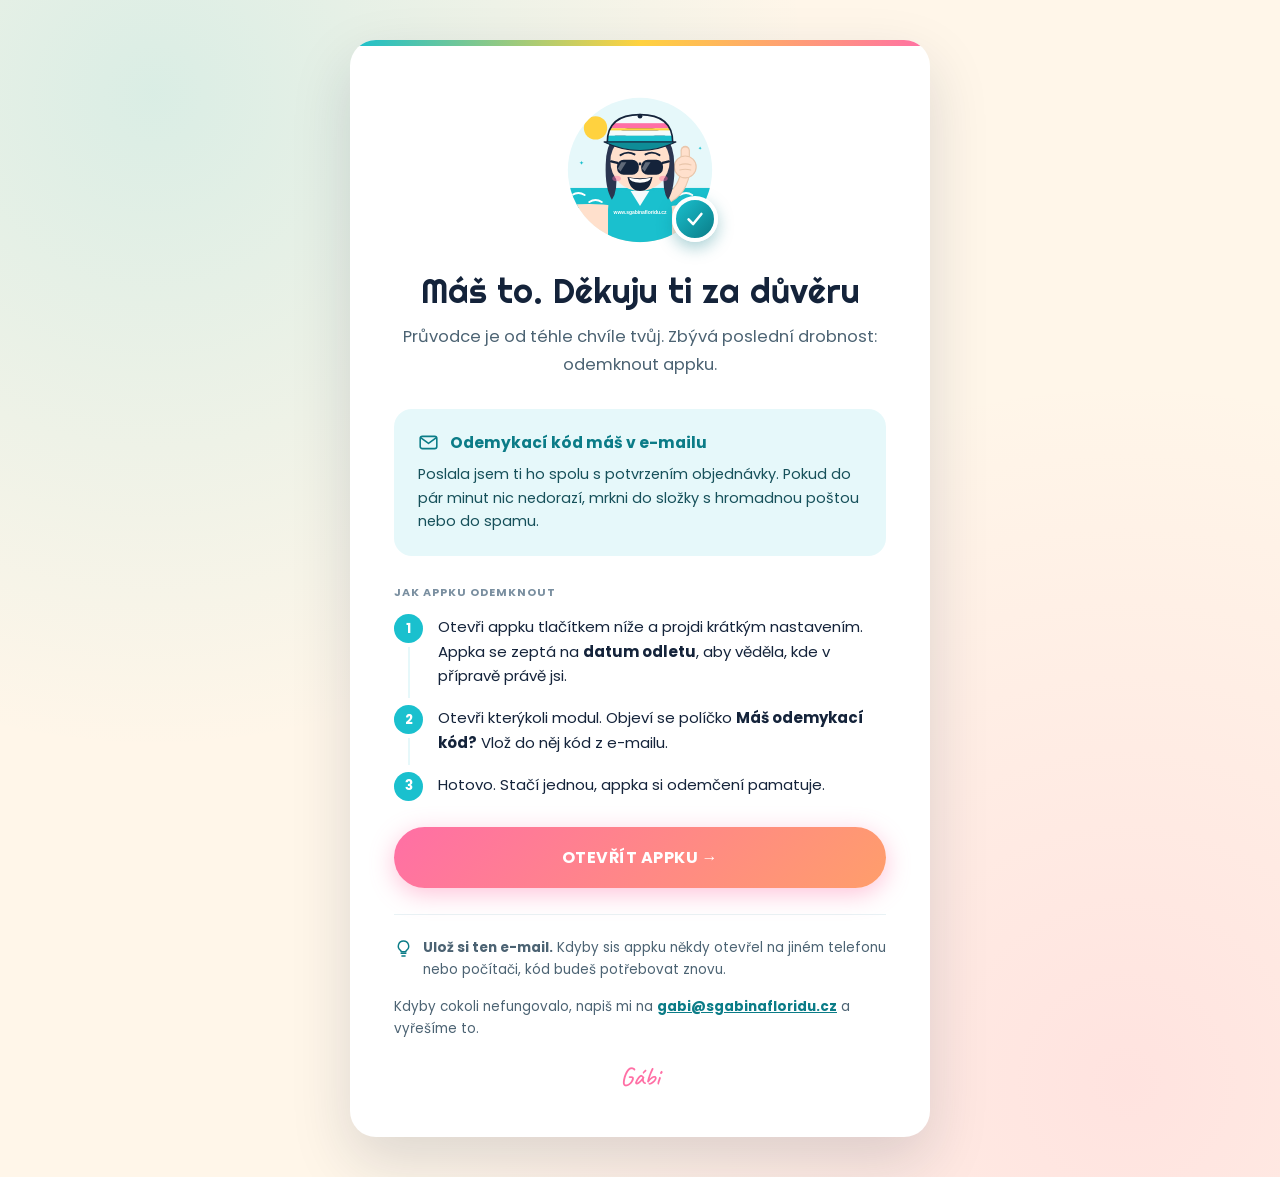
==== dekuji.html @ 8aa95343 "Postavit děkovací stránku po zaplacení Sem posílá SimpleShop kupujícího po platbě. Stránka říká, že " ====
<!DOCTYPE html>
<html lang="cs">
<head>
<meta charset="UTF-8">
<meta name="viewport" content="width=device-width, initial-scale=1.0">
<title>Děkuju | Než odletíš</title>
<meta name="description" content="Potvrzení nákupu průvodce Než odletíš. Odemykací kód najdeš v e-mailu.">
<meta name="robots" content="noindex, nofollow">
<link href="fonts/fonts.css" rel="stylesheet">
<style>
  /* Stránka po zaplacení, sem posílá SimpleShop.
     POZOR: odemykací kód se sem záměrně nepíše. Adresa se dá uhodnout, takže
     kdo by ji napsal do prohlížeče, měl by kód bez zaplacení. Kód chodí jen
     v e-mailu ze SimpleShopu. Rozhodnuto s Gábi 4. 9. 2026.
     Tón: spisovná čeština jako zbytek appky. Hovorová výjimka platí jen pro
     prodejka.html, ne sem. */
  * { box-sizing: border-box; margin: 0; padding: 0; }
  :root {
    --tyrkys: #1AC0CE;
    --tyrkys-dark: #0B7C87;
    --ruzova: #FF6FA5;
    --zluta: #FFD23F;
    --inkoust: #14233A;
    --papir: #F5FAFC;
    --tyrkys-light: #E6F8FA;
    --sand: #FFF6E9;
  }
  body {
    font-family: 'Poppins', sans-serif; color: var(--inkoust);
    background: var(--sand);
    background-image:
      radial-gradient(circle at 12% 8%, rgba(26,192,206,.16) 0%, transparent 42%),
      radial-gradient(circle at 88% 92%, rgba(255,111,165,.14) 0%, transparent 45%);
    min-height: 100vh; display: flex; align-items: center; justify-content: center;
    padding: 40px 20px;
  }

  .karta {
    position: relative; overflow: hidden;
    background: #fff; border-radius: 26px; max-width: 580px; width: 100%;
    padding: 46px 44px 38px; text-align: center;
    box-shadow: 0 24px 60px rgba(20,35,58,.15);
  }
  /* proužek v barvách značky, ať karta nezačíná naprázdno */
  .karta::before {
    content: ''; position: absolute; top: 0; left: 0; right: 0; height: 6px;
    background: linear-gradient(90deg, var(--tyrkys) 0%, var(--zluta) 50%, var(--ruzova) 100%);
  }

  /* Gábi s palcem a k tomu potvrzovací odznak */
  .gabi { position: relative; width: 156px; margin: 6px auto 22px; }
  .gabi img { width: 100%; height: auto; display: block; }
  .gabi .odznak {
    position: absolute; right: 0; bottom: 6px;
    width: 46px; height: 46px; border-radius: 50%;
    background: linear-gradient(135deg, var(--tyrkys) 0%, var(--tyrkys-dark) 100%);
    border: 4px solid #fff;
    display: flex; align-items: center; justify-content: center;
    box-shadow: 0 6px 16px rgba(11,124,135,.35);
  }

  h1 {
    font-family: 'Righteous', 'Poppins', sans-serif; font-weight: 400;
    font-size: clamp(26px, 5vw, 34px); line-height: 1.25; margin-bottom: 10px;
  }
  .lead { font-size: 16.5px; line-height: 1.7; color: #4C6373; margin-bottom: 30px; }

  .mail-box {
    background: var(--tyrkys-light); border-radius: 18px; padding: 22px 24px;
    text-align: left; margin-bottom: 28px;
  }
  .mail-box .hlavicka {
    display: flex; align-items: center; gap: 11px; margin-bottom: 9px;
    font-size: 15.5px; font-weight: 700; color: var(--tyrkys-dark);
  }
  .mail-box .hlavicka svg { flex: none; }
  .mail-box p { font-size: 14.5px; line-height: 1.65; color: #16505A; }

  .nadpis-kroku {
    font-size: 11px; font-weight: 700; letter-spacing: 1px; text-transform: uppercase;
    color: #7A8FA0; text-align: left; margin-bottom: 14px;
  }
  .kroky { list-style: none; counter-reset: k; text-align: left; margin-bottom: 30px; }
  .kroky li {
    counter-increment: k; position: relative; padding: 0 0 18px 44px;
    font-size: 15px; line-height: 1.62;
  }
  .kroky li:last-child { padding-bottom: 0; }
  .kroky li::before {
    content: counter(k); position: absolute; left: 0; top: -1px;
    width: 29px; height: 29px; border-radius: 50%;
    background: var(--tyrkys); color: #fff;
    font-size: 13.5px; font-weight: 700;
    display: flex; align-items: center; justify-content: center;
  }
  /* linka spojující kolečka, ať to čte jako postup, ne jako tři nesouvisející věty */
  .kroky li:not(:last-child)::after {
    content: ''; position: absolute; left: 14px; top: 32px; bottom: 8px;
    width: 2px; background: var(--tyrkys-light);
  }

  .btn {
    display: inline-block; width: 100%;
    background: linear-gradient(135deg, #FF6FA5 0%, #FF9E6B 100%);
    color: #fff; font-family: 'Poppins', sans-serif; font-size: 16px; font-weight: 700;
    text-transform: uppercase; letter-spacing: .03em;
    padding: 18px 34px; border-radius: 50px; text-decoration: none;
    box-shadow: 0 6px 24px rgba(255,111,165,.42);
    transition: transform .15s, box-shadow .15s;
  }
  .btn:hover { transform: translateY(-2px); box-shadow: 0 10px 30px rgba(255,111,165,.5); }

  .pomoc {
    margin-top: 26px; padding-top: 22px; border-top: 1px solid #E9F2F5;
    font-size: 13.5px; line-height: 1.65; color: #4C6373; text-align: left;
  }
  .pomoc .tip { display: flex; gap: 10px; align-items: flex-start; }
  .pomoc .tip svg { flex: none; margin-top: 2px; }
  .pomoc a { color: var(--tyrkys-dark); font-weight: 700; }
  .podpis {
    font-family: 'Caveat', cursive; font-size: 26px; color: var(--ruzova);
    margin-top: 16px; text-align: center;
  }

  @media (max-width: 520px) {
    .karta { padding: 38px 24px 32px; border-radius: 22px; }
    .gabi { width: 132px; }
    .pomoc { text-align: left; }
  }
</style>
</head>
<body>

<div class="karta">

  <div class="gabi">
    <img src="images/gabi-palec-nahoru.svg" alt="Gábi na pláži zvedá palec nahoru" width="156" height="156">
    <span class="odznak" aria-hidden="true">
      <svg viewBox="0 0 24 24" width="22" height="22" fill="none" stroke="#fff" stroke-width="2.8" stroke-linecap="round" stroke-linejoin="round">
        <path d="M5 12.5 L10 17.5 L19 6.5"/>
      </svg>
    </span>
  </div>

  <h1>Máš to. Děkuju ti za důvěru</h1>
  <p class="lead">Průvodce je od téhle chvíle tvůj. Zbývá poslední drobnost: odemknout appku.</p>

  <div class="mail-box">
    <div class="hlavicka">
      <svg viewBox="0 0 24 24" width="21" height="21" fill="none" stroke="currentColor" stroke-width="1.8" stroke-linecap="round" stroke-linejoin="round" aria-hidden="true">
        <rect x="2.5" y="5" width="19" height="14" rx="2.5"/>
        <path d="M3 6.5 L12 13 L21 6.5"/>
      </svg>
      Odemykací kód máš v e-mailu
    </div>
    <p>Poslala jsem ti ho spolu s potvrzením objednávky. Pokud do pár minut nic nedorazí, mrkni do složky s hromadnou poštou nebo do spamu.</p>
  </div>

  <p class="nadpis-kroku">Jak appku odemknout</p>
  <ol class="kroky">
    <li>Otevři appku tlačítkem níže a projdi krátkým nastavením. Appka se zeptá na <strong>datum odletu</strong>, aby věděla, kde v přípravě právě jsi.</li>
    <li>Otevři kterýkoli modul. Objeví se políčko <strong>Máš odemykací kód?</strong> Vlož do něj kód z e-mailu.</li>
    <li>Hotovo. Stačí jednou, appka si odemčení pamatuje.</li>
  </ol>

  <a href="index.html" class="btn">Otevřít appku &rarr;</a>

  <div class="pomoc">
    <div class="tip">
      <svg viewBox="0 0 24 24" width="19" height="19" fill="none" stroke="#0B7C87" stroke-width="1.8" stroke-linecap="round" stroke-linejoin="round" aria-hidden="true">
        <path d="M9 18h6"/><path d="M10 21.5h4"/>
        <path d="M12 2.5a6.5 6.5 0 0 0-3.8 11.8c.5.4.8 1 .8 1.7h6c0-.7.3-1.3.8-1.7A6.5 6.5 0 0 0 12 2.5z"/>
      </svg>
      <p><strong>Ulož si ten e-mail.</strong> Kdyby sis appku někdy otevřel na jiném telefonu nebo počítači, kód budeš potřebovat znovu.</p>
    </div>
    <p style="margin-top:14px;">Kdyby cokoli nefungovalo, napiš mi na <a href="mailto:gabi@sgabinafloridu.cz">gabi@sgabinafloridu.cz</a> a vyřešíme to.</p>
    <p class="podpis">Gábi</p>
  </div>

</div>

</body>
</html>
---- fonts/fonts.css ----
/* Písma appky, uložená u sebe. Nesmí se tahat z Google Fonts:
   appka musí fungovat v letadle bez signálu a nikam nehlásit, kdo ji čte.
   Vygenerováno z Google Fonts, jen latin a latin-ext (čeština). */

/* latin-ext */
@font-face {
  font-family: 'Caveat';
  font-style: normal;
  font-weight: 500;
  font-display: swap;
  src: url(caveat-500-latin-ext.woff2) format('woff2');
  unicode-range: U+0100-02BA, U+02BD-02C5, U+02C7-02CC, U+02CE-02D7, U+02DD-02FF, U+0304, U+0308, U+0329, U+1D00-1DBF, U+1E00-1E9F, U+1EF2-1EFF, U+2020, U+20A0-20AB, U+20AD-20C0, U+2113, U+2C60-2C7F, U+A720-A7FF;
}
/* latin */
@font-face {
  font-family: 'Caveat';
  font-style: normal;
  font-weight: 500;
  font-display: swap;
  src: url(caveat-500-latin.woff2) format('woff2');
  unicode-range: U+0000-00FF, U+0131, U+0152-0153, U+02BB-02BC, U+02C6, U+02DA, U+02DC, U+0304, U+0308, U+0329, U+2000-206F, U+20AC, U+2122, U+2191, U+2193, U+2212, U+2215, U+FEFF, U+FFFD;
}
/* latin-ext */
@font-face {
  font-family: 'Caveat';
  font-style: normal;
  font-weight: 600;
  font-display: swap;
  src: url(caveat-600-latin-ext.woff2) format('woff2');
  unicode-range: U+0100-02BA, U+02BD-02C5, U+02C7-02CC, U+02CE-02D7, U+02DD-02FF, U+0304, U+0308, U+0329, U+1D00-1DBF, U+1E00-1E9F, U+1EF2-1EFF, U+2020, U+20A0-20AB, U+20AD-20C0, U+2113, U+2C60-2C7F, U+A720-A7FF;
}
/* latin */
@font-face {
  font-family: 'Caveat';
  font-style: normal;
  font-weight: 600;
  font-display: swap;
  src: url(caveat-600-latin.woff2) format('woff2');
  unicode-range: U+0000-00FF, U+0131, U+0152-0153, U+02BB-02BC, U+02C6, U+02DA, U+02DC, U+0304, U+0308, U+0329, U+2000-206F, U+20AC, U+2122, U+2191, U+2193, U+2212, U+2215, U+FEFF, U+FFFD;
}
/* latin-ext */
@font-face {
  font-family: 'Poppins';
  font-style: italic;
  font-weight: 400;
  font-display: swap;
  src: url(poppins-400-italic-latin-ext.woff2) format('woff2');
  unicode-range: U+0100-02BA, U+02BD-02C5, U+02C7-02CC, U+02CE-02D7, U+02DD-02FF, U+0304, U+0308, U+0329, U+1D00-1DBF, U+1E00-1E9F, U+1EF2-1EFF, U+2020, U+20A0-20AB, U+20AD-20C0, U+2113, U+2C60-2C7F, U+A720-A7FF;
}
/* latin */
@font-face {
  font-family: 'Poppins';
  font-style: italic;
  font-weight: 400;
  font-display: swap;
  src: url(poppins-400-italic-latin.woff2) format('woff2');
  unicode-range: U+0000-00FF, U+0131, U+0152-0153, U+02BB-02BC, U+02C6, U+02DA, U+02DC, U+0304, U+0308, U+0329, U+2000-206F, U+20AC, U+2122, U+2191, U+2193, U+2212, U+2215, U+FEFF, U+FFFD;
}
/* latin-ext */
@font-face {
  font-family: 'Poppins';
  font-style: normal;
  font-weight: 400;
  font-display: swap;
  src: url(poppins-400-latin-ext.woff2) format('woff2');
  unicode-range: U+0100-02BA, U+02BD-02C5, U+02C7-02CC, U+02CE-02D7, U+02DD-02FF, U+0304, U+0308, U+0329, U+1D00-1DBF, U+1E00-1E9F, U+1EF2-1EFF, U+2020, U+20A0-20AB, U+20AD-20C0, U+2113, U+2C60-2C7F, U+A720-A7FF;
}
/* latin */
@font-face {
  font-family: 'Poppins';
  font-style: normal;
  font-weight: 400;
  font-display: swap;
  src: url(poppins-400-latin.woff2) format('woff2');
  unicode-range: U+0000-00FF, U+0131, U+0152-0153, U+02BB-02BC, U+02C6, U+02DA, U+02DC, U+0304, U+0308, U+0329, U+2000-206F, U+20AC, U+2122, U+2191, U+2193, U+2212, U+2215, U+FEFF, U+FFFD;
}
/* latin-ext */
@font-face {
  font-family: 'Poppins';
  font-style: normal;
  font-weight: 500;
  font-display: swap;
  src: url(poppins-500-latin-ext.woff2) format('woff2');
  unicode-range: U+0100-02BA, U+02BD-02C5, U+02C7-02CC, U+02CE-02D7, U+02DD-02FF, U+0304, U+0308, U+0329, U+1D00-1DBF, U+1E00-1E9F, U+1EF2-1EFF, U+2020, U+20A0-20AB, U+20AD-20C0, U+2113, U+2C60-2C7F, U+A720-A7FF;
}
/* latin */
@font-face {
  font-family: 'Poppins';
  font-style: normal;
  font-weight: 500;
  font-display: swap;
  src: url(poppins-500-latin.woff2) format('woff2');
  unicode-range: U+0000-00FF, U+0131, U+0152-0153, U+02BB-02BC, U+02C6, U+02DA, U+02DC, U+0304, U+0308, U+0329, U+2000-206F, U+20AC, U+2122, U+2191, U+2193, U+2212, U+2215, U+FEFF, U+FFFD;
}
/* latin-ext */
@font-face {
  font-family: 'Poppins';
  font-style: normal;
  font-weight: 600;
  font-display: swap;
  src: url(poppins-600-latin-ext.woff2) format('woff2');
  unicode-range: U+0100-02BA, U+02BD-02C5, U+02C7-02CC, U+02CE-02D7, U+02DD-02FF, U+0304, U+0308, U+0329, U+1D00-1DBF, U+1E00-1E9F, U+1EF2-1EFF, U+2020, U+20A0-20AB, U+20AD-20C0, U+2113, U+2C60-2C7F, U+A720-A7FF;
}
/* latin */
@font-face {
  font-family: 'Poppins';
  font-style: normal;
  font-weight: 600;
  font-display: swap;
  src: url(poppins-600-latin.woff2) format('woff2');
  unicode-range: U+0000-00FF, U+0131, U+0152-0153, U+02BB-02BC, U+02C6, U+02DA, U+02DC, U+0304, U+0308, U+0329, U+2000-206F, U+20AC, U+2122, U+2191, U+2193, U+2212, U+2215, U+FEFF, U+FFFD;
}
/* latin-ext */
@font-face {
  font-family: 'Poppins';
  font-style: normal;
  font-weight: 700;
  font-display: swap;
  src: url(poppins-700-latin-ext.woff2) format('woff2');
  unicode-range: U+0100-02BA, U+02BD-02C5, U+02C7-02CC, U+02CE-02D7, U+02DD-02FF, U+0304, U+0308, U+0329, U+1D00-1DBF, U+1E00-1E9F, U+1EF2-1EFF, U+2020, U+20A0-20AB, U+20AD-20C0, U+2113, U+2C60-2C7F, U+A720-A7FF;
}
/* latin */
@font-face {
  font-family: 'Poppins';
  font-style: normal;
  font-weight: 700;
  font-display: swap;
  src: url(poppins-700-latin.woff2) format('woff2');
  unicode-range: U+0000-00FF, U+0131, U+0152-0153, U+02BB-02BC, U+02C6, U+02DA, U+02DC, U+0304, U+0308, U+0329, U+2000-206F, U+20AC, U+2122, U+2191, U+2193, U+2212, U+2215, U+FEFF, U+FFFD;
}
/* latin-ext */
@font-face {
  font-family: 'Poppins';
  font-style: normal;
  font-weight: 800;
  font-display: swap;
  src: url(poppins-800-latin-ext.woff2) format('woff2');
  unicode-range: U+0100-02BA, U+02BD-02C5, U+02C7-02CC, U+02CE-02D7, U+02DD-02FF, U+0304, U+0308, U+0329, U+1D00-1DBF, U+1E00-1E9F, U+1EF2-1EFF, U+2020, U+20A0-20AB, U+20AD-20C0, U+2113, U+2C60-2C7F, U+A720-A7FF;
}
/* latin */
@font-face {
  font-family: 'Poppins';
  font-style: normal;
  font-weight: 800;
  font-display: swap;
  src: url(poppins-800-latin.woff2) format('woff2');
  unicode-range: U+0000-00FF, U+0131, U+0152-0153, U+02BB-02BC, U+02C6, U+02DA, U+02DC, U+0304, U+0308, U+0329, U+2000-206F, U+20AC, U+2122, U+2191, U+2193, U+2212, U+2215, U+FEFF, U+FFFD;
}
/* latin-ext */
@font-face {
  font-family: 'Righteous';
  font-style: normal;
  font-weight: 400;
  font-display: swap;
  src: url(righteous-400-latin-ext.woff2) format('woff2');
  unicode-range: U+0100-02BA, U+02BD-02C5, U+02C7-02CC, U+02CE-02D7, U+02DD-02FF, U+0304, U+0308, U+0329, U+1D00-1DBF, U+1E00-1E9F, U+1EF2-1EFF, U+2020, U+20A0-20AB, U+20AD-20C0, U+2113, U+2C60-2C7F, U+A720-A7FF;
}
/* latin */
@font-face {
  font-family: 'Righteous';
  font-style: normal;
  font-weight: 400;
  font-display: swap;
  src: url(righteous-400-latin.woff2) format('woff2');
  unicode-range: U+0000-00FF, U+0131, U+0152-0153, U+02BB-02BC, U+02C6, U+02DA, U+02DC, U+0304, U+0308, U+0329, U+2000-206F, U+20AC, U+2122, U+2191, U+2193, U+2212, U+2215, U+FEFF, U+FFFD;
}
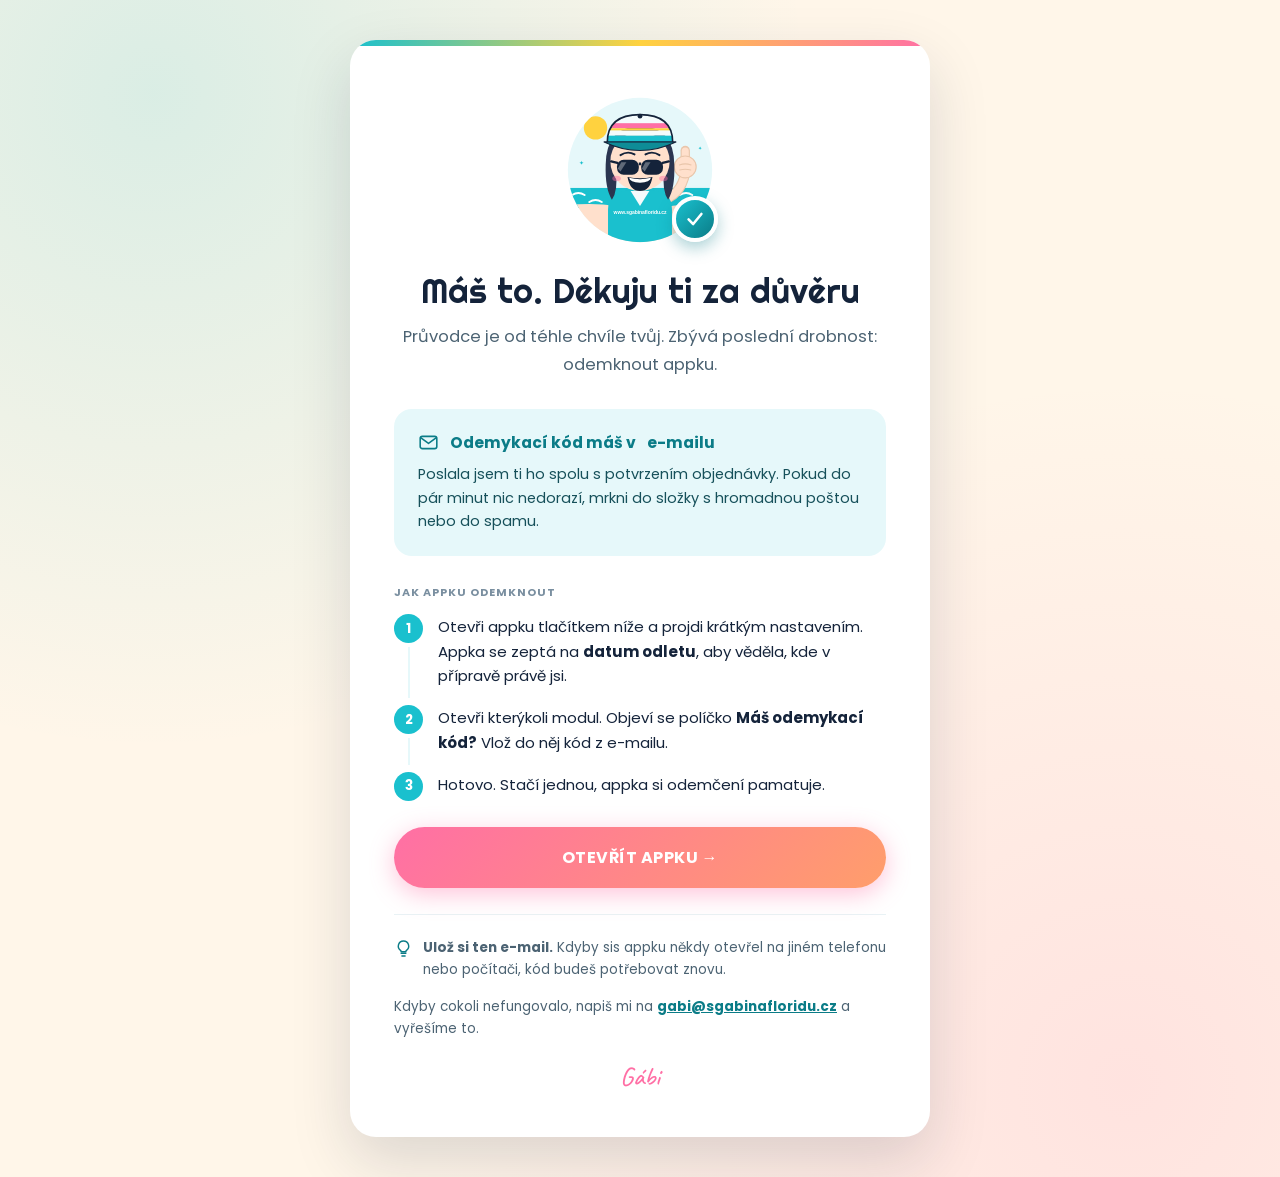
==== commit 2900ee74: "Nelámat slovo e-mailu na mobilu V nadpisu schránky se na úzkém displeji lámalo na "e-" a "mailu". Vě" ====
--- a/dekuji.html
+++ b/dekuji.html
@@ -74,6 +74,8 @@
     font-size: 15.5px; font-weight: 700; color: var(--tyrkys-dark);
   }
   .mail-box .hlavicka svg { flex: none; }
+  /* na mobilu se jinak láme na „e-“ a „mailu“ */
+  .mail-box .hlavicka .nedelit { white-space: nowrap; }
   .mail-box p { font-size: 14.5px; line-height: 1.65; color: #16505A; }
 
   .nadpis-kroku {
@@ -151,7 +153,7 @@
         <rect x="2.5" y="5" width="19" height="14" rx="2.5"/>
         <path d="M3 6.5 L12 13 L21 6.5"/>
       </svg>
-      Odemykací kód máš v e-mailu
+      Odemykací kód máš v <span class="nedelit">e-mailu</span>
     </div>
     <p>Poslala jsem ti ho spolu s potvrzením objednávky. Pokud do pár minut nic nedorazí, mrkni do složky s hromadnou poštou nebo do spamu.</p>
   </div>
